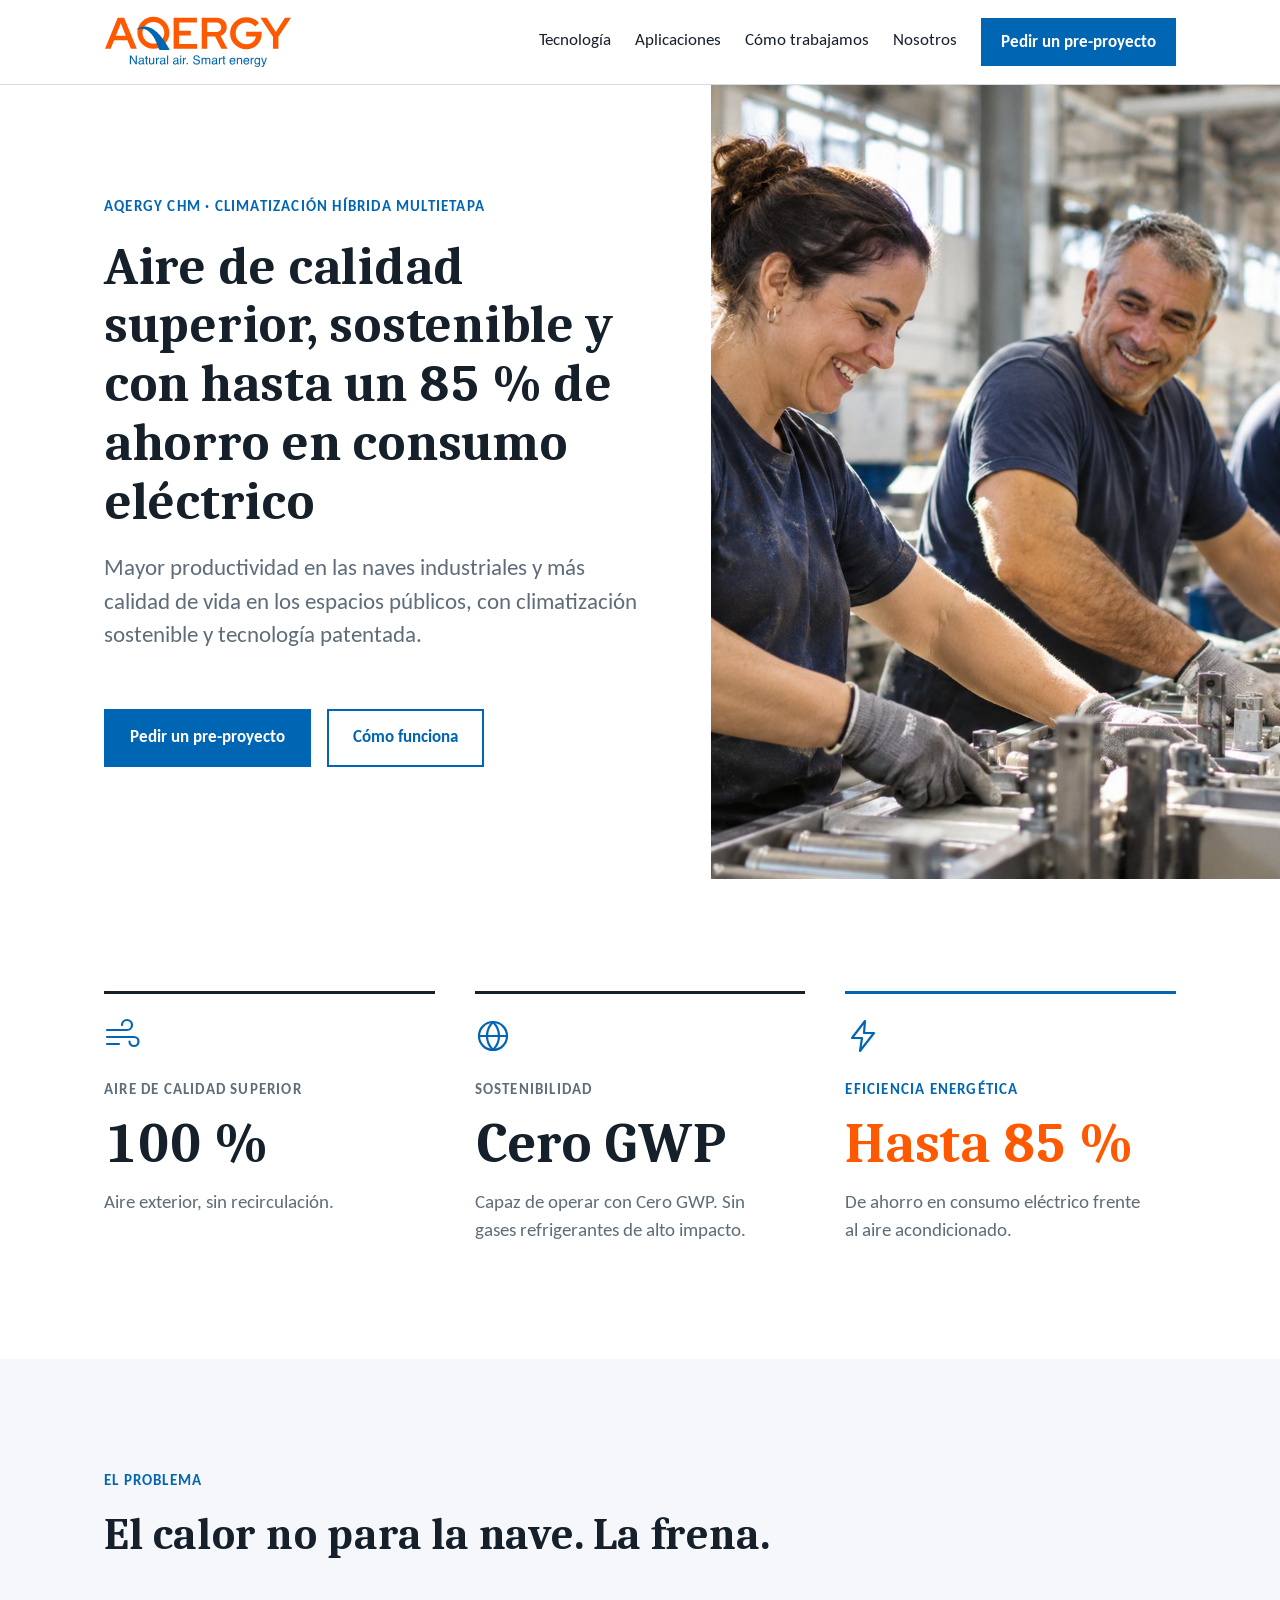
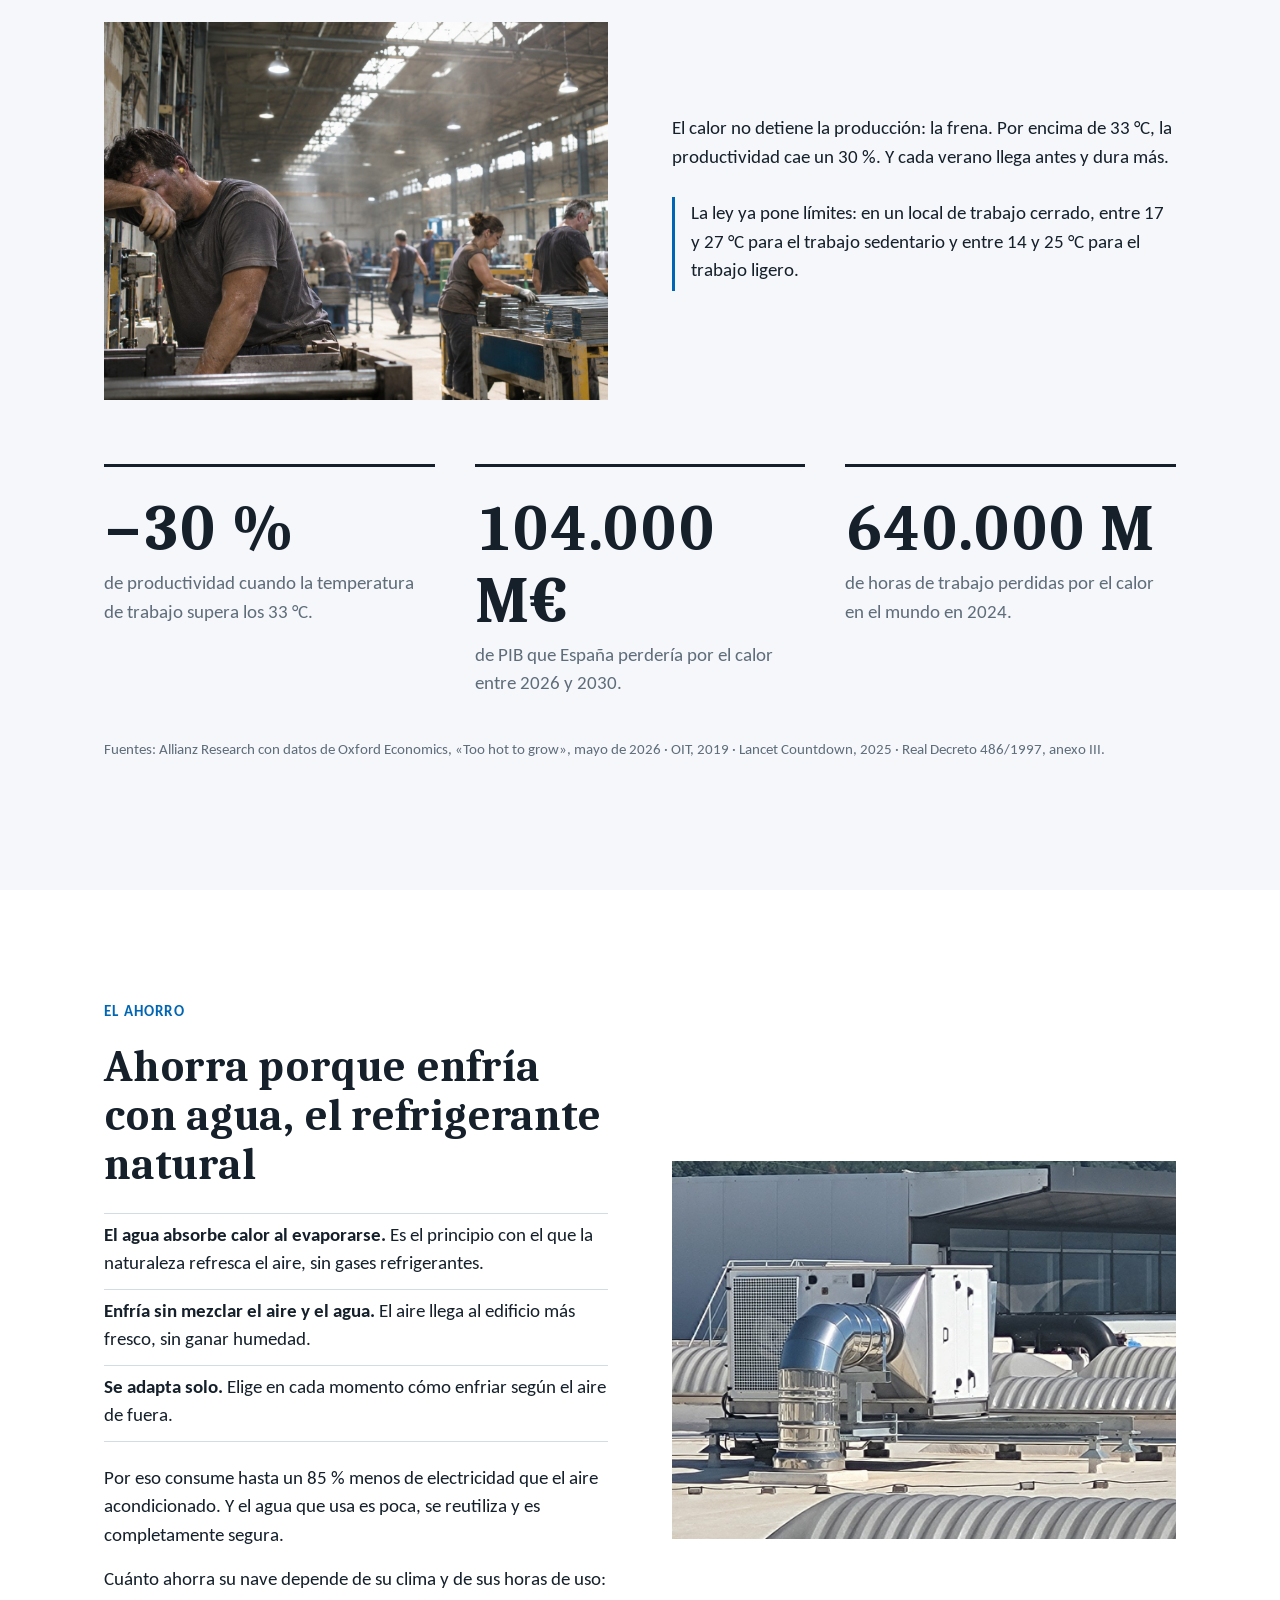
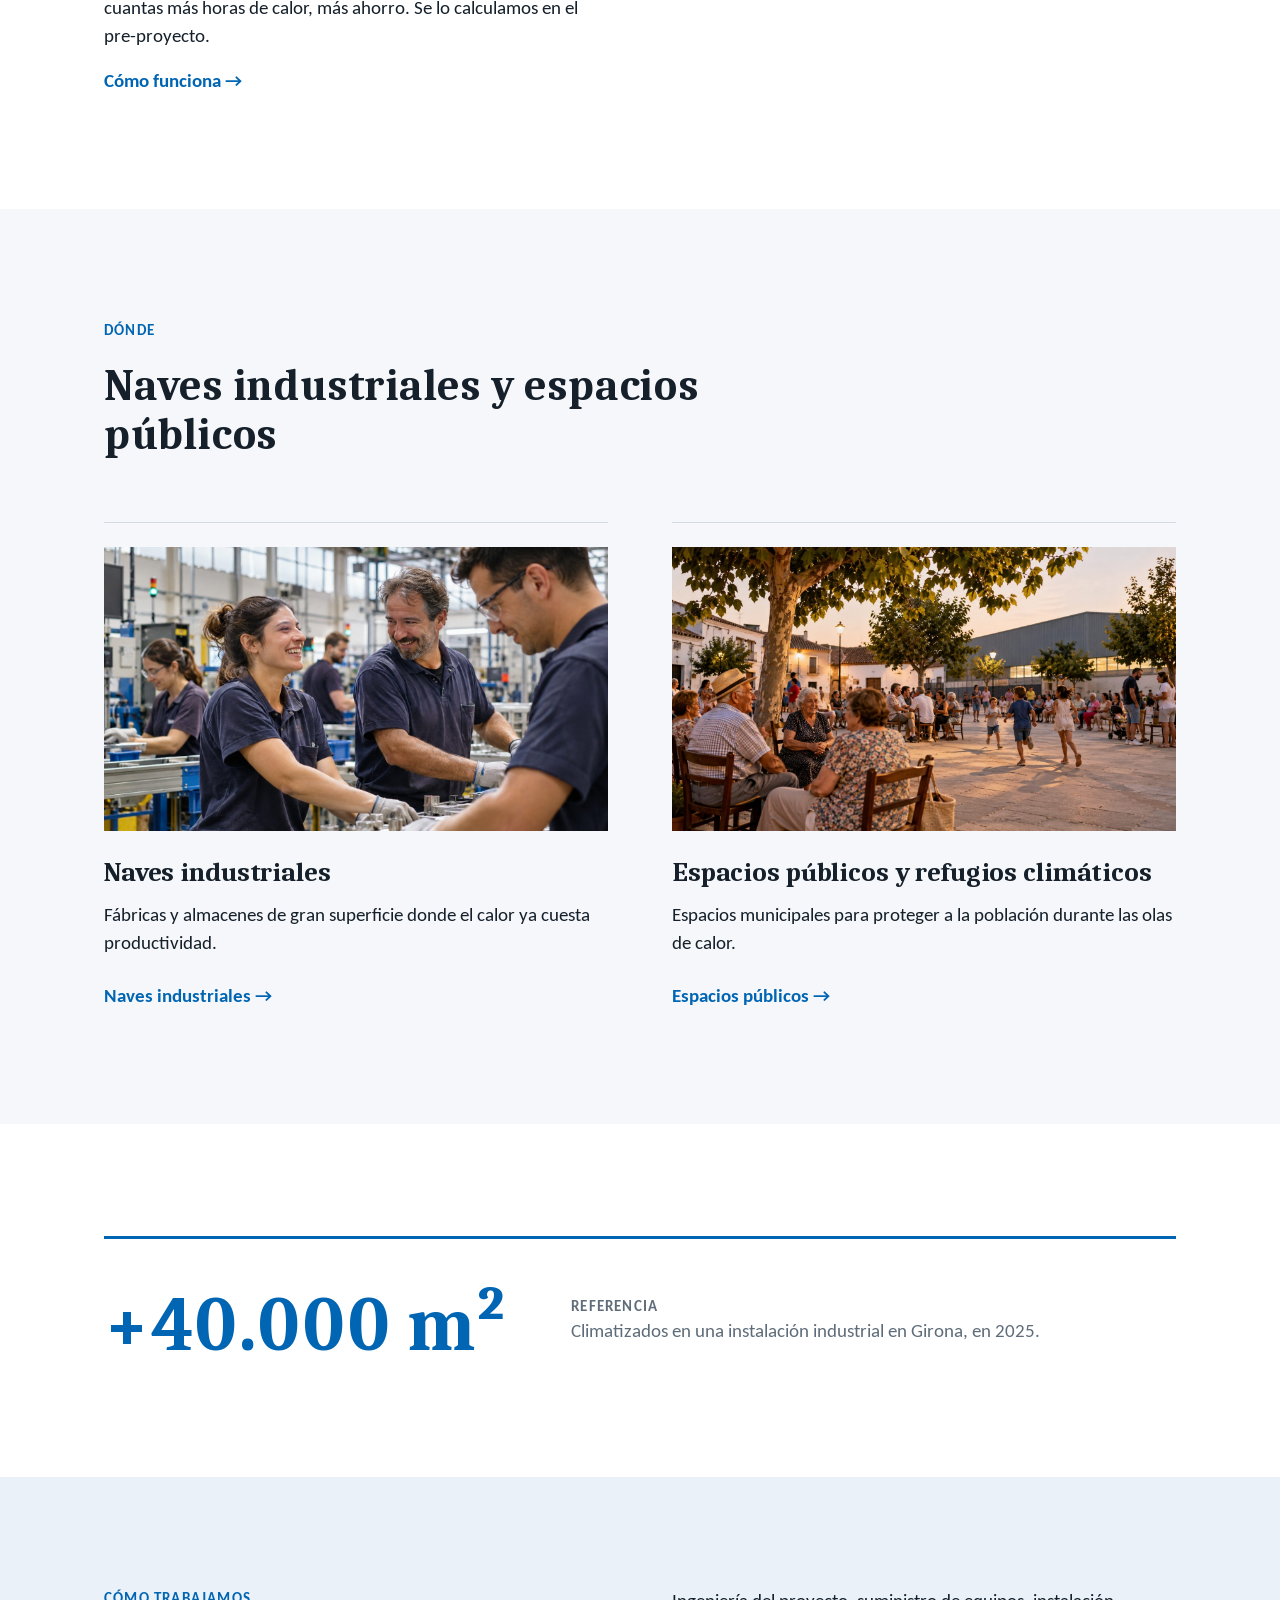
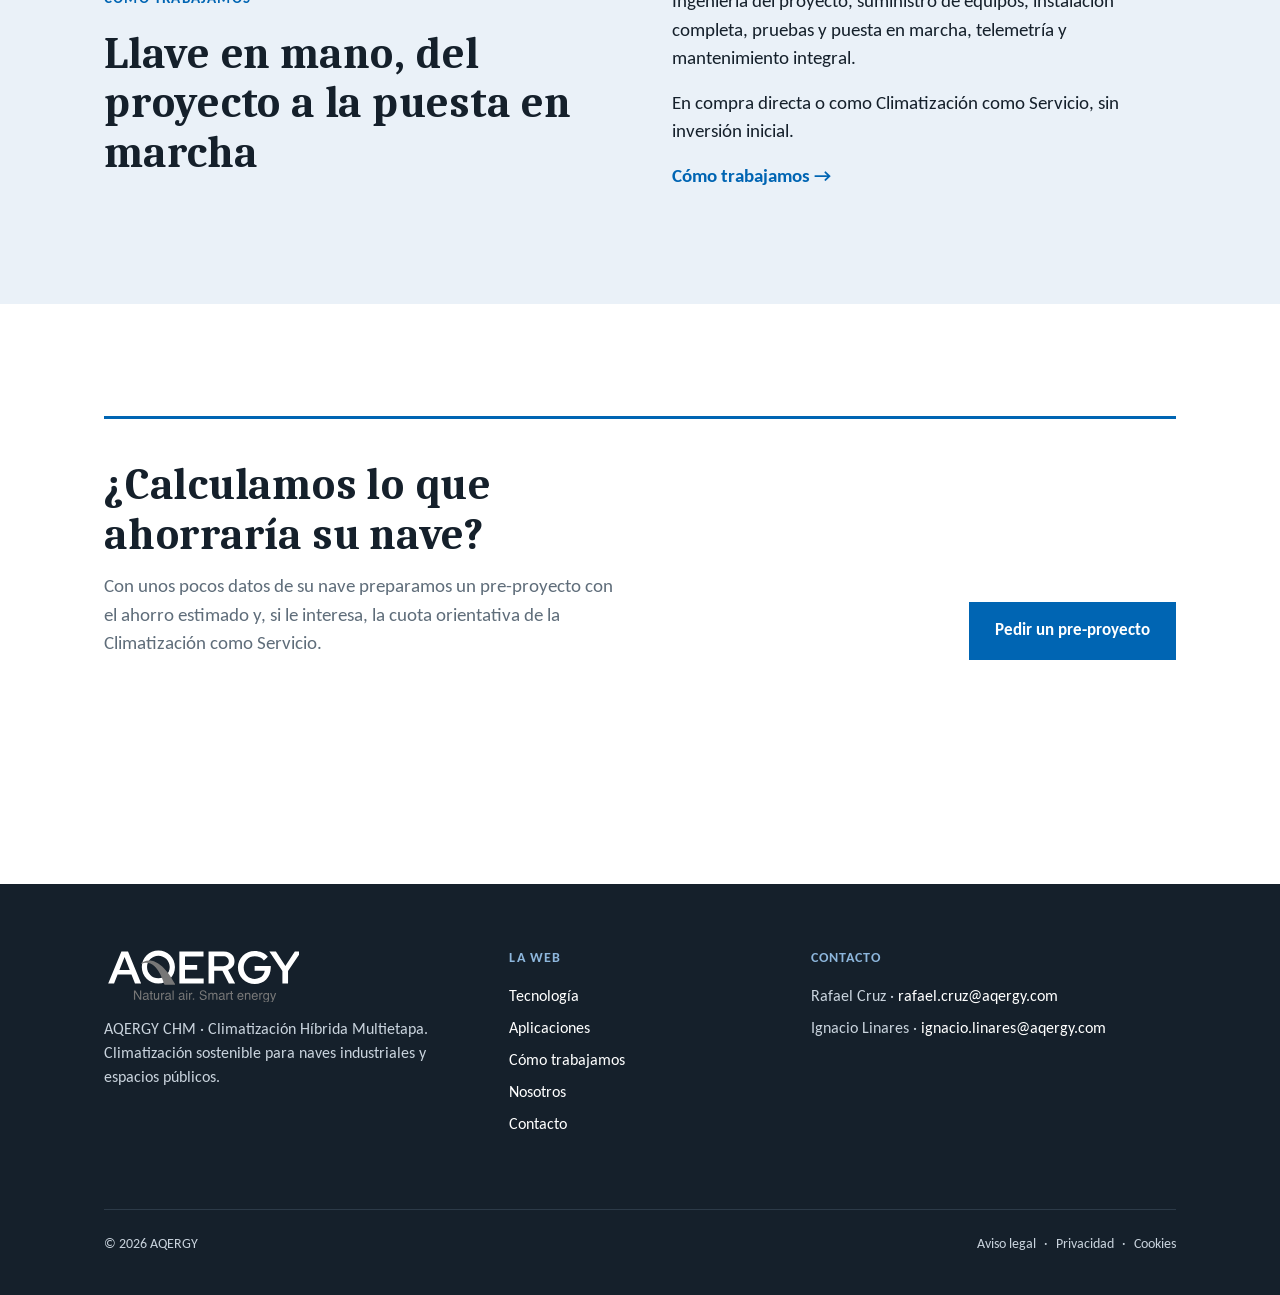
==== index.html @ 518ebbd9 "Primera publicación de la web de AQERGY Co-Authored-By: Claude Opus 5.5 <noreply@anthropic.com>" ====
<!doctype html>
<html lang="es">
<head>
<meta charset="utf-8">
<meta name="viewport" content="width=device-width, initial-scale=1">
<title>AQERGY · Climatización sostenible para naves industriales y espacios públicos</title>
<meta name="description" content="AQERGY CHM, Climatización Híbrida Multietapa: aire de calidad superior, capaz de operar con Cero GWP y hasta un 85 % de ahorro en consumo eléctrico frente al aire acondicionado.">
<link rel="canonical" href="https://aqergy.com/">
<meta property="og:title" content="AQERGY · Climatización sostenible para naves industriales y espacios públicos">
<meta property="og:description" content="AQERGY CHM, Climatización Híbrida Multietapa: aire de calidad superior, capaz de operar con Cero GWP y hasta un 85 % de ahorro en consumo eléctrico frente al aire acondicionado.">
<meta property="og:type" content="website">
<meta property="og:url" content="https://aqergy.com/">
<meta property="og:image" content="https://aqergy.com/img/nave-cubierta-equipos.jpg">
<link rel="icon" href="/logos/favicon.svg" type="image/svg+xml">
<link rel="preload" href="/fonts/Caladea-Bold.woff2" as="font" type="font/woff2" crossorigin>
<link rel="preload" href="/fonts/Carlito-Regular.woff2" as="font" type="font/woff2" crossorigin>
<link rel="stylesheet" href="/css/aqergy.css">
</head>
<body>
<a class="salta" href="#contenido">Saltar al contenido</a>
<header class="cabecera">
  <div class="contenedor">
    <a class="marca" href="/" aria-label="AQERGY, inicio"><img src="/logos/aqergy-color.svg" alt="AQERGY · Natural air. Smart energy" width="188" height="52"></a>
    <button class="abre-menu" type="button" aria-expanded="false" aria-controls="menu">Menú</button>
    <nav class="menu" id="menu" aria-label="Principal">
      <a href="/tecnologia/">Tecnología</a>
      <a href="/aplicaciones/">Aplicaciones</a>
      <a href="/como-trabajamos/">Cómo trabajamos</a>
      <a href="/nosotros/">Nosotros</a>
      <a class="boton" href="/contacto/">Pedir un pre-proyecto</a>
    </nav>
  </div>
</header>
<main id="contenido">
<section class="portada">
  <div class="texto-portada">
    <p class="antetitulo">AQERGY CHM · Climatización Híbrida Multietapa</p>
    <h1>Aire de calidad superior, sostenible y con hasta un 85&nbsp;% de ahorro en consumo eléctrico</h1>
    <p class="entradilla">Mayor productividad en las naves industriales y más calidad de vida en los espacios públicos, con climatización sostenible y tecnología patentada.</p>
    <div class="acciones">
      <a class="boton" href="/contacto/">Pedir un pre-proyecto</a>
      <a class="boton secundario" href="/tecnologia/">Cómo funciona</a>
    </div>
  </div>
  <div class="foto" style="background-image:url('/img/ilus-linea-a-gusto.jpg')" role="img" aria-label="Operarios trabajando a gusto en una línea de montaje"></div>
</section>

<section class="seccion">
  <div class="contenedor">
    <div class="beneficios">
  <div class="beneficio">
    <svg class="icono" viewBox="0 0 36 36" fill="none" stroke="currentColor" stroke-width="2.2" stroke-linecap="round" aria-hidden="true"><path d="M3 12h20a5 5 0 1 0-5-5"/><path d="M3 19h27a4.5 4.5 0 1 1-4.5 4.5"/><path d="M3 26h12"/></svg>
    <p class="antetitulo">Aire de calidad superior</p>
    <p class="cifra">100 %</p>
    <p>Aire exterior, sin recirculación.</p>
  </div>
  <div class="beneficio">
    <svg class="icono" viewBox="0 0 36 36" fill="none" stroke="currentColor" stroke-width="2.2" stroke-linecap="round" stroke-linejoin="round" aria-hidden="true"><circle cx="18" cy="18" r="14"/><path d="M4 18h28"/><path d="M18 4c4 4 6 9 6 14s-2 10-6 14c-4-4-6-9-6-14s2-10 6-14z"/></svg>
    <p class="antetitulo">Sostenibilidad</p>
    <p class="cifra">Cero GWP</p>
    <p>Capaz de operar con Cero GWP. Sin gases refrigerantes de alto impacto.</p>
  </div>
  <div class="beneficio clave">
    <svg class="icono" viewBox="0 0 36 36" fill="none" stroke="currentColor" stroke-width="2.2" stroke-linejoin="round" aria-hidden="true"><path d="M20 3 7 20h10l-2 13 14-18H19l1-12z"/></svg>
    <p class="antetitulo">Eficiencia energética</p>
    <p class="cifra">Hasta 85 %</p>
    <p>De ahorro en consumo eléctrico frente al aire acondicionado.</p>
  </div>
</div>
  </div>
</section>

<section class="seccion tinte">
  <div class="contenedor">
    <div class="cabeza-seccion">
      <p class="antetitulo">El problema</p>
      <h2>El calor no para la nave. La frena.</h2>
    </div>
    <div class="dos centro">
      <figure class="ilus">
        <img class="foto-marco" src="/img/ilus-calor-nave.jpg" alt="Un operario se seca el sudor en una nave industrial calurosa" width="1448" height="1086" loading="lazy">
      </figure>
      <div>
        <p>El calor no detiene la producción: la frena. Por encima de 33&nbsp;°C, la productividad cae un 30&nbsp;%. Y cada verano llega antes y dura más.</p>
        <p class="ley">La ley ya pone límites: en un local de trabajo cerrado, entre 17 y 27&nbsp;°C para el trabajo sedentario y entre 14 y 25&nbsp;°C para el trabajo ligero.</p>
      </div>
    </div>
    <div class="datos tres-datos" style="margin-top:var(--space-5)">
      <div class="dato">
        <p class="cifra">−30 %</p>
        <p>de productividad cuando la temperatura de trabajo supera los 33&nbsp;°C.</p>
      </div>
      <div class="dato">
        <p class="cifra">104.000 M€</p>
        <p>de PIB que España perdería por el calor entre 2026 y 2030.</p>
      </div>
      <div class="dato">
        <p class="cifra">640.000 M</p>
        <p>de horas de trabajo perdidas por el calor en el mundo en 2024.</p>
      </div>
    </div>
    <p class="fuente">Fuentes: Allianz Research con datos de Oxford Economics, «Too hot to grow», mayo de 2026 · OIT, 2019 · Lancet Countdown, 2025 · Real Decreto 486/1997, anexo III.</p>
  </div>
</section>

<section class="seccion">
  <div class="contenedor dos centro">
    <div>
      <p class="antetitulo">El ahorro</p>
      <h2>Ahorra porque enfría con agua, el refrigerante natural</h2>
      <ul class="lista compacta" style="margin-top:var(--space-3)">
        <li><strong>El agua absorbe calor al evaporarse.</strong> Es el principio con el que la naturaleza refresca el aire, sin gases refrigerantes.</li>
        <li><strong>Enfría sin mezclar el aire y el agua.</strong> El aire llega al edificio más fresco, sin ganar humedad.</li>
        <li><strong>Se adapta solo.</strong> Elige en cada momento cómo enfriar según el aire de fuera.</li>
      </ul>
      <p style="margin-top:var(--space-3)">Por eso consume hasta un 85&nbsp;% menos de electricidad que el aire acondicionado. Y el agua que usa es poca, se reutiliza y es completamente segura.</p>
      <p>Cuánto ahorra su nave depende de su clima y de sus horas de uso: cuantas más horas de calor, más ahorro. Se lo calculamos en el pre-proyecto.</p>
      <a class="enlace-flecha" href="/tecnologia/">Cómo funciona</a>
    </div>
    <img class="foto-marco" src="/img/equipo-cubierta.jpg" alt="Equipo de climatización con su conducto de impulsión en una cubierta industrial" width="1200" height="900" loading="lazy">
  </div>
</section>

<section class="seccion tinte">
  <div class="contenedor">
    <div class="cabeza-seccion">
      <p class="antetitulo">Dónde</p>
      <h2>Naves industriales y espacios públicos</h2>
    </div>
    <div class="dos">
      <div class="tarjeta">
        <figure class="ilus">
          <img class="foto-tarjeta" src="/img/ilus-equipo-a-gusto.jpg" alt="Un equipo de operarios trabaja a gusto en una nave" width="1448" height="1086" loading="lazy">
        </figure>
        <h3>Naves industriales</h3>
        <p>Fábricas y almacenes de gran superficie donde el calor ya cuesta productividad.</p>
        <a class="enlace-flecha" href="/aplicaciones/#naves">Naves industriales</a>
      </div>
      <div class="tarjeta">
        <figure class="ilus">
          <img class="foto-tarjeta" src="/img/ilus-plaza-verano.jpg" alt="Vecinos en una plaza en una tarde de verano" width="1600" height="900" loading="lazy">
        </figure>
        <h3>Espacios públicos y refugios climáticos</h3>
        <p>Espacios municipales para proteger a la población durante las olas de calor.</p>
        <a class="enlace-flecha" href="/aplicaciones/#espacios-publicos">Espacios públicos</a>
      </div>
    </div>
  </div>
</section>

<section class="seccion">
  <div class="contenedor">
    <div class="referencia">
      <p class="cifra">+40.000 m²</p>
      <div>
        <p class="antetitulo">Referencia</p>
        <p>Climatizados en una instalación industrial en Girona, en 2025.</p>
      </div>
    </div>
  </div>
</section>

<section class="seccion azul-claro">
  <div class="contenedor dos">
    <div>
      <p class="antetitulo">Cómo trabajamos</p>
      <h2>Llave en mano, del proyecto a la puesta en marcha</h2>
    </div>
    <div>
      <p>Ingeniería del proyecto, suministro de equipos, instalación completa, pruebas y puesta en marcha, telemetría y mantenimiento integral.</p>
      <p>En compra directa o como Climatización como Servicio, sin inversión inicial.</p>
      <a class="enlace-flecha" href="/como-trabajamos/">Cómo trabajamos</a>
    </div>
  </div>
</section>

<section class="seccion">
  <div class="contenedor">
    <div class="cierre">
      <div>
        <h2>¿Calculamos lo que ahorraría su nave?</h2>
        <p>Con unos pocos datos de su nave preparamos un pre-proyecto con el ahorro estimado y, si le interesa, la cuota orientativa de la Climatización como Servicio.</p>
      </div>
      <a class="boton" href="/contacto/">Pedir un pre-proyecto</a>
    </div>
  </div>
</section>

</main>
<footer class="pie">
  <div class="contenedor">
    <div class="rejilla-pie">
      <div>
        <img src="/logos/aqergy-blanco.svg" alt="AQERGY · Natural air. Smart energy" width="290" height="54">
        <p>AQERGY CHM · Climatización Híbrida Multietapa.<br>Climatización sostenible para naves industriales y espacios públicos.</p>
      </div>
      <div>
        <p class="titulo-pie">La web</p>
        <ul>
          <li><a href="/tecnologia/">Tecnología</a></li>
          <li><a href="/aplicaciones/">Aplicaciones</a></li>
          <li><a href="/como-trabajamos/">Cómo trabajamos</a></li>
          <li><a href="/nosotros/">Nosotros</a></li>
          <li><a href="/contacto/">Contacto</a></li>
        </ul>
      </div>
      <div>
        <p class="titulo-pie">Contacto</p>
        <ul>
          <li>Rafael Cruz · <a href="mailto:rafael.cruz@aqergy.com">rafael.cruz@aqergy.com</a></li>
          <li>Ignacio Linares · <a href="mailto:ignacio.linares@aqergy.com">ignacio.linares@aqergy.com</a></li>
        </ul>
      </div>
    </div>
    <div class="legal">
      <span>© 2026 AQERGY</span>
      <span class="enlaces-legales"><a href="/aviso-legal/">Aviso legal</a><a href="/privacidad/">Privacidad</a><a href="/cookies/">Cookies</a></span>
    </div>
  </div>
</footer>
<script src="/js/aqergy.js" defer></script>
</body>
</html>
---- css/aqergy.css ----
/* AQERGY · web aqergy.com
   Tokens del sistema de diseño AQERGY (claude.ai, 25/11/2026): maqueta editorial,
   Caladea en titulares y cifras, Carlito en el texto, azul de trabajo, un solo
   énfasis naranja por página, cajas rectas y filetes finos. */

/* Fuentes servidas desde la propia web (no desde Google): Caladea (Apache 2.0) y Carlito (SIL OFL 1.1). */
@font-face { font-family: Caladea; src: url("/fonts/Caladea-Regular.woff2") format("woff2"); font-weight: 400; font-style: normal; font-display: swap; }
@font-face { font-family: Caladea; src: url("/fonts/Caladea-Bold.woff2") format("woff2"); font-weight: 700; font-style: normal; font-display: swap; }
@font-face { font-family: Carlito; src: url("/fonts/Carlito-Regular.woff2") format("woff2"); font-weight: 400; font-style: normal; font-display: swap; }
@font-face { font-family: Carlito; src: url("/fonts/Carlito-Bold.woff2") format("woff2"); font-weight: 700; font-style: normal; font-display: swap; }

:root {
  --brand-orange: #fe5900;
  --brand-blue: #0065b3;
  --orange-text: #c24100;
  --orange-100: #ffeadf;
  --blue-300: #8db6dc;
  --blue-100: #eaf1f8;
  --surface-100: #ffffff;
  --surface-200: #f5f7fa;
  --hairline: #d3dce5;
  --ink: #15202b;
  --muted: #5f6d7a;
  --on-dark: #ffffff;

  --display: Caladea, Cambria, Georgia, serif;
  --body: Carlito, Calibri, Arial, sans-serif;

  --alto-cabecera: 84px;
  --space-1: 8px;
  --space-2: 16px;
  --space-3: 24px;
  --space-4: 40px;
  --space-5: 64px;
  --space-6: 112px;

  --ancho: 1200px;
  --gutter: clamp(16px, 5vw, 72px);
}

*, *::before, *::after { box-sizing: border-box; }
html { -webkit-text-size-adjust: 100%; scroll-behavior: smooth; }
body {
  margin: 0;
  background: var(--surface-100);
  color: var(--ink);
  font-family: var(--body);
  font-size: 19px;
  line-height: 1.5;
  -webkit-font-smoothing: antialiased;
}
img { max-width: 100%; height: auto; display: block; }
a { color: var(--brand-blue); text-underline-offset: 3px; }
a:hover { color: var(--ink); }
:focus-visible { outline: 3px solid var(--brand-blue); outline-offset: 3px; }

.contenedor { max-width: var(--ancho); margin: 0 auto; padding: 0 var(--gutter); }
.salta { position: absolute; left: -9999px; }
.salta:focus { left: var(--space-2); top: var(--space-2); background: var(--ink); color: var(--on-dark); padding: 8px 12px; z-index: 10; }

/* ---------- tipografía ---------- */
h1, h2, h3, .cifra { font-family: var(--display); font-weight: 700; line-height: 1.12; margin: 0; letter-spacing: -0.005em; }
h1 { font-size: clamp(36px, 5.2vw, 60px); }
h2 { font-size: clamp(30px, 3.8vw, 44px); }
h3 { font-size: clamp(22px, 2.2vw, 27px); line-height: 1.2; }
p { margin: 0 0 var(--space-2); }
.antetitulo {
  font-family: var(--body); font-weight: 700; font-size: 15px; letter-spacing: 0.08em;
  text-transform: uppercase; color: var(--brand-blue); margin: 0 0 var(--space-2);
}
.entradilla { font-size: clamp(20px, 1.8vw, 23px); line-height: 1.45; color: var(--muted); max-width: 46ch; }
.texto { max-width: 66ch; }
.nota { font-size: 15px; color: var(--muted); }

/* ---------- cabecera ---------- */
.cabecera { border-bottom: 1px solid var(--hairline); background: var(--surface-100); position: sticky; top: 0; z-index: 5; }
.cabecera .contenedor { display: flex; align-items: center; justify-content: space-between; height: var(--alto-cabecera); }
.marca img { height: 52px; width: auto; display: block; }
@media (max-width: 700px) { .marca img { height: 44px; } }
.menu { display: flex; gap: var(--space-3); align-items: center; }
.menu a { color: var(--ink); text-decoration: none; font-size: 17px; padding: 6px 0; border-bottom: 2px solid transparent; }
.menu a:hover { color: var(--brand-blue); }
.menu a[aria-current="page"] { color: var(--brand-blue); border-bottom-color: var(--brand-blue); }
.menu a.boton { border-bottom: 0; padding: 10px 18px; color: var(--on-dark); }
.menu a.boton:hover, .menu a.boton[aria-current="page"] { color: var(--on-dark); background: var(--ink); border-color: var(--ink); }
.abre-menu { display: none; background: none; border: 1px solid var(--hairline); padding: 8px 12px; font: 600 16px var(--body); color: var(--ink); cursor: pointer; }

@media (max-width: 900px) {
  .abre-menu { display: block; }
  .menu {
    display: none; position: absolute; top: var(--alto-cabecera); left: 0; right: 0; background: var(--surface-100);
    flex-direction: column; align-items: stretch; gap: 0; padding: var(--space-1) var(--gutter) var(--space-3);
    border-bottom: 1px solid var(--hairline);
  }
  .menu.abierto { display: flex; }
  .menu a { padding: 14px 0; border-bottom: 1px solid var(--hairline); font-size: 19px; }
  .menu a[aria-current="page"] { border-bottom-color: var(--hairline); }
  .menu a.boton { margin-top: var(--space-2); text-align: center; }
}

/* ---------- botones ---------- */
.boton {
  display: inline-block; background: var(--brand-blue); color: var(--on-dark); text-decoration: none;
  font-weight: 700; font-size: 17px; padding: 14px 24px; border: 2px solid var(--brand-blue); border-radius: 0;
  cursor: pointer; font-family: var(--body);
}
.boton:hover { background: var(--ink); border-color: var(--ink); color: var(--on-dark); }
.boton.secundario { background: transparent; color: var(--brand-blue); }
.boton.secundario:hover { background: var(--blue-100); color: var(--ink); border-color: var(--brand-blue); }
.enlace-flecha { font-weight: 700; text-decoration: none; }
.enlace-flecha::after { content: " →"; }

/* ---------- secciones ---------- */
.seccion { padding: var(--space-6) 0; }
.seccion.tinte { background: var(--surface-200); }
.seccion.azul-claro { background: var(--blue-100); }
.seccion:not(.tinte):not(.azul-claro) + .seccion:not(.tinte):not(.azul-claro) { padding-top: 0; }
.cabeza-pagina + .seccion:not(.tinte):not(.azul-claro) { padding-top: var(--space-5); }
.pie { margin-top: 0; }
main > .seccion:last-child:not(.tinte):not(.azul-claro) { padding-bottom: var(--space-6); }
.cabeza-seccion { max-width: 760px; margin-bottom: var(--space-5); }
.cabeza-seccion h2 + p { margin-top: var(--space-3); }

@media (max-width: 700px) {
  body { font-size: 18px; }
  .seccion { padding: var(--space-5) 0; }
  .cabeza-seccion { margin-bottom: var(--space-4); }
}

/* ---------- portada ---------- */
.portada { display: grid; grid-template-columns: 1.25fr 1fr; min-height: min(640px, calc(100vh - var(--alto-cabecera))); }
.portada .texto-portada { padding: var(--space-6) var(--space-5) var(--space-6) max(var(--gutter), calc((100vw - var(--ancho)) / 2 + var(--gutter))); display: flex; flex-direction: column; justify-content: center; }
.portada h1 { max-width: 21ch; font-size: clamp(34px, 4.1vw, 56px); }
.portada .entradilla { margin-top: var(--space-3); }
.portada .acciones { margin-top: var(--space-4); display: flex; gap: var(--space-2); flex-wrap: wrap; }
.portada .foto { background: var(--surface-200) center / cover no-repeat; min-height: 320px; }
@media (max-width: 900px) {
  .portada { grid-template-columns: 1fr; min-height: 0; }
  .portada .texto-portada { padding: var(--space-5) var(--gutter); }
  .portada .foto { min-height: 260px; order: 2; }
}

/* cabecera de página interior */
.cabeza-pagina { padding: var(--space-6) 0 var(--space-5); border-bottom: 1px solid var(--hairline); }
.cabeza-pagina h1 { max-width: 20ch; }
.cabeza-pagina .entradilla { margin-top: var(--space-3); }
@media (max-width: 700px) { .cabeza-pagina { padding: var(--space-5) 0 var(--space-4); } }

/* ---------- los tres beneficios (bloque fijo) ---------- */
.beneficios { display: grid; grid-template-columns: repeat(3, 1fr); gap: var(--space-4); }
.beneficio { border-top: 3px solid var(--ink); padding-top: var(--space-3); }
.beneficio .icono { width: 36px; height: 36px; color: var(--brand-blue); margin-bottom: var(--space-2); }
.beneficio .antetitulo { color: var(--muted); margin-bottom: var(--space-1); }
.beneficio .cifra { font-size: clamp(40px, 4.4vw, 56px); color: var(--ink); margin-bottom: var(--space-2); }
.beneficio p { color: var(--muted); margin: 0; max-width: 30ch; }
.beneficio.clave { border-top-color: var(--brand-blue); }
.beneficio.clave .antetitulo { color: var(--brand-blue); }
.beneficio.clave .cifra { color: var(--brand-orange); }
@media (max-width: 800px) { .beneficios { grid-template-columns: 1fr; gap: var(--space-4); } }

/* ---------- rejillas ---------- */
.dos { display: grid; grid-template-columns: 1fr 1fr; gap: var(--space-5); align-items: start; }
.dos.centro { align-items: center; }
.tres { display: grid; grid-template-columns: repeat(3, 1fr); gap: var(--space-4); }
.cuatro { display: grid; grid-template-columns: repeat(4, 1fr); gap: var(--space-3); }
@media (max-width: 900px) {
  .dos, .tres { grid-template-columns: 1fr; gap: var(--space-4); }
  .cuatro { grid-template-columns: 1fr 1fr; }
}
@media (max-width: 520px) { .cuatro { grid-template-columns: 1fr; } }

/* ---------- datos con fuente ---------- */
.datos { display: grid; grid-template-columns: repeat(2, 1fr); gap: var(--space-4); }
.dato { border-top: 3px solid var(--ink); padding-top: var(--space-3); }
.dato .cifra { font-size: clamp(44px, 5vw, 64px); margin-bottom: var(--space-1); color: var(--ink); }
.dato p { color: var(--muted); margin: 0; }
.fuente { margin-top: var(--space-4); font-size: 15px; color: var(--muted); }
@media (max-width: 700px) { .datos { grid-template-columns: 1fr; } }

/* ---------- tarjetas y cajas (rectas, sin sombra) ---------- */
.caja { background: var(--surface-200); padding: var(--space-4); }
.caja.azul { background: var(--blue-100); }
.caja h3 { margin-bottom: var(--space-2); }
.caja p:last-child, .caja ul:last-child { margin-bottom: 0; }
.tarjeta { border-top: 1px solid var(--hairline); padding-top: var(--space-3); }
.tarjeta h3 { margin-bottom: var(--space-2); }
.tarjeta .enlace-flecha { display: inline-block; margin-top: var(--space-1); }

.lista { list-style: none; padding: 0; margin: 0; }
.lista li { padding: 12px 0; border-bottom: 1px solid var(--hairline); }
.lista li:first-child { border-top: 1px solid var(--hairline); }
.lista.compacta li { padding: 9px 0; }

.foto-marco { width: 100%; aspect-ratio: 4 / 3; object-fit: cover; }
.foto-marco.alta { aspect-ratio: 3 / 4; }
.foto-ancha { width: 100%; aspect-ratio: 21 / 8; object-fit: cover; }
@media (max-width: 700px) { .foto-ancha { aspect-ratio: 4 / 3; } }

/* ---------- referencia ---------- */
.referencia { display: grid; grid-template-columns: auto 1fr; gap: var(--space-5); align-items: center; border-top: 3px solid var(--brand-blue); padding-top: var(--space-4); }
.referencia .cifra { font-size: clamp(48px, 6vw, 80px); color: var(--brand-blue); }
.referencia p { margin: 0; color: var(--muted); }
@media (max-width: 700px) { .referencia { grid-template-columns: 1fr; gap: var(--space-2); } }

/* ---------- esquema de funcionamiento ---------- */
.esquema { border: 1px solid var(--hairline); padding: var(--space-4); background: var(--surface-100); }
.esquema .fila { display: grid; grid-template-columns: 170px 1fr; gap: var(--space-3); align-items: center; }
.esquema .fila + .fila { margin-top: var(--space-3); }
.esquema .rotulo { font-weight: 700; font-size: 14px; letter-spacing: 0.08em; text-transform: uppercase; color: var(--muted); }
.esquema .flujo { display: flex; align-items: center; gap: 10px; flex-wrap: wrap; }
.esquema .paso { border-radius: 999px; padding: 10px 18px; font-size: 16px; background: var(--surface-200); border: 1px solid var(--hairline); }
.esquema .paso.clave { background: var(--blue-100); border-color: var(--blue-300); font-weight: 700; }
.esquema .paso.sale { background: var(--ink); color: var(--on-dark); border-color: var(--ink); }
.esquema .flecha { color: var(--muted); font-size: 20px; }
.esquema .agua { margin: var(--space-3) 0 0 calc(170px + var(--space-3)); border-left: 3px solid var(--brand-blue); padding: 6px 0 6px 14px; font-size: 16px; color: var(--brand-blue); font-weight: 700; }
.esquema .pie-esquema { margin-top: var(--space-4); padding-top: var(--space-3); border-top: 1px solid var(--hairline); font-weight: 700; }
@media (max-width: 760px) {
  .esquema { padding: var(--space-3); }
  .esquema .fila { grid-template-columns: 1fr; gap: var(--space-1); }
  .esquema .agua { margin-left: 0; }
  .esquema .flujo { flex-direction: column; align-items: flex-start; gap: 6px; }
  .esquema .flecha { transform: rotate(90deg); margin-left: 18px; line-height: 1; }
}

/* ---------- modos y pasos numerados ---------- */
.modos { counter-reset: n; list-style: none; padding: 0; margin: 0; display: grid; grid-template-columns: repeat(4, 1fr); gap: var(--space-3); }
.modos li { counter-increment: n; border-top: 3px solid var(--ink); padding-top: var(--space-2); }
.modos li::before { content: counter(n); display: block; font-family: var(--display); font-weight: 700; font-size: 40px; color: var(--brand-blue); line-height: 1; margin-bottom: var(--space-2); }
.modos strong { display: block; font-size: 19px; margin-bottom: 4px; }
.modos span { color: var(--muted); font-size: 17px; }
@media (max-width: 900px) { .modos { grid-template-columns: 1fr 1fr; } }
@media (max-width: 520px) { .modos { grid-template-columns: 1fr; } }

/* ---------- tabla ---------- */
.tabla-envoltorio { overflow-x: auto; }
table { width: 100%; border-collapse: collapse; font-size: 17px; min-width: 520px; }
th { text-align: left; color: var(--brand-blue); font-weight: 700; padding: 12px 14px 12px 0; border-bottom: 2px solid var(--ink); }
td { padding: 12px 14px 12px 0; border-bottom: 1px solid var(--hairline); font-variant-numeric: tabular-nums; }
td:first-child { font-family: var(--display); font-weight: 700; font-size: 19px; }
caption { caption-side: bottom; text-align: left; padding-top: var(--space-2); font-size: 15px; color: var(--muted); }

/* ---------- cierre (llamada a la acción) ---------- */
.cierre { border-top: 3px solid var(--brand-blue); padding-top: var(--space-4); display: grid; grid-template-columns: 1fr auto; gap: var(--space-4); align-items: end; }
.cierre h2 { max-width: 22ch; }
.cierre p { color: var(--muted); margin: var(--space-2) 0 0; max-width: 52ch; }
@media (max-width: 760px) { .cierre { grid-template-columns: 1fr; } }

/* ---------- equipo ---------- */
.persona h3 { margin-bottom: 4px; }
.persona .ambito { font-weight: 700; font-size: 15px; letter-spacing: 0.08em; text-transform: uppercase; color: var(--brand-blue); margin-bottom: var(--space-2); }
.persona .contacto-persona { margin-top: var(--space-2); font-size: 17px; }
.persona .contacto-persona a { display: block; }

/* ---------- formulario ---------- */
form { display: grid; gap: var(--space-3); }
.campos { display: grid; grid-template-columns: 1fr 1fr; gap: var(--space-3); }
@media (max-width: 600px) { .campos { grid-template-columns: 1fr; } }
label { display: block; font-weight: 700; font-size: 16px; margin-bottom: 6px; }
input[type="text"], input[type="email"], input[type="tel"], textarea {
  width: 100%; font: 18px var(--body); color: var(--ink); background: var(--surface-100);
  border: 1px solid var(--muted); border-radius: 0; padding: 12px 14px;
}
textarea { min-height: 150px; resize: vertical; }
input:focus, textarea:focus { outline: 3px solid var(--blue-300); outline-offset: 0; border-color: var(--brand-blue); }
.acepta { display: flex; gap: 10px; align-items: flex-start; font-weight: 400; font-size: 16px; }
.acepta input { margin-top: 5px; width: 18px; height: 18px; accent-color: var(--brand-blue); }
.aviso-form { font-size: 15px; color: var(--muted); }

/* ---------- pie ---------- */
.pie { background: var(--ink); color: #c9d3dd; padding: var(--space-5) 0 var(--space-4); margin-top: var(--space-6); font-size: 16px; }
.pie a { color: var(--on-dark); text-decoration: none; }
.pie a:hover { text-decoration: underline; color: var(--on-dark); }
.pie .rejilla-pie { display: grid; grid-template-columns: 1.4fr 1fr 1.4fr; gap: var(--space-4); }
.pie img { height: 54px; width: auto; margin-bottom: var(--space-2); }
.pie .titulo-pie { font-weight: 700; font-size: 14px; letter-spacing: 0.08em; text-transform: uppercase; color: var(--blue-300); margin-bottom: var(--space-2); }
.pie ul { list-style: none; margin: 0; padding: 0; }
.pie li { margin-bottom: 8px; }
.pie .legal { margin-top: var(--space-5); padding-top: var(--space-3); border-top: 1px solid #2c3a48; font-size: 14px; display: flex; justify-content: space-between; gap: var(--space-2); flex-wrap: wrap; }
@media (max-width: 800px) { .pie .rejilla-pie { grid-template-columns: 1fr; } }

/* ---------- imágenes ilustrativas ---------- */
/* Las fotos con personas son ilustraciones generadas, no instalaciones: llevan siempre la etiqueta. */
.ilus { position: relative; margin: 0; }
.ilus img { display: block; }
.etiqueta-ilus {
  position: absolute; right: 8px; bottom: 8px; z-index: 1;
  font-size: 12px; line-height: 1; letter-spacing: 0.02em;
  padding: 5px 8px; background: rgba(21, 32, 43, 0.72); color: var(--on-dark);
}
.portada .foto { position: relative; }
.foto-tarjeta { width: 100%; aspect-ratio: 16 / 9; object-fit: cover; }
.tarjeta .ilus { margin-bottom: var(--space-3); }

.datos.tres-datos { grid-template-columns: repeat(3, 1fr); }
@media (max-width: 800px) { .datos.tres-datos { grid-template-columns: 1fr; } }
.ley { border-left: 3px solid var(--brand-blue); padding: 4px 0 4px var(--space-2); margin-top: var(--space-3); }
.modos.tres-modos { grid-template-columns: repeat(3, 1fr); gap: var(--space-4); }
.modos li strong { display: block; margin-bottom: var(--space-1); }
@media (max-width: 800px) { .modos.tres-modos { grid-template-columns: 1fr; } }

/* el claim de la marca como titular, en una sola línea */
.cabeza-pagina h1.una-linea { max-width: none; white-space: nowrap; font-size: clamp(22px, 6vw, 60px); }
.tarjeta > .foto-tarjeta { display: block; margin-bottom: var(--space-3); }

/* textos legales */
.texto-legal { max-width: 760px; }
.texto-legal h2 { font-size: 26px; margin: var(--space-5) 0 var(--space-2); }
.texto-legal h2:first-child { margin-top: 0; }
.texto-legal dl { display: grid; grid-template-columns: max-content 1fr; gap: 6px var(--space-3); margin: 0 0 var(--space-3); }
.texto-legal dt { font-weight: 700; }
.texto-legal dd { margin: 0; }
@media (max-width: 600px) { .texto-legal dl { grid-template-columns: 1fr; } .texto-legal dd { margin-bottom: var(--space-1); } }
.pie .legal a { color: inherit; }
.pie .legal .enlaces-legales a + a::before { content: "·"; margin: 0 8px; }
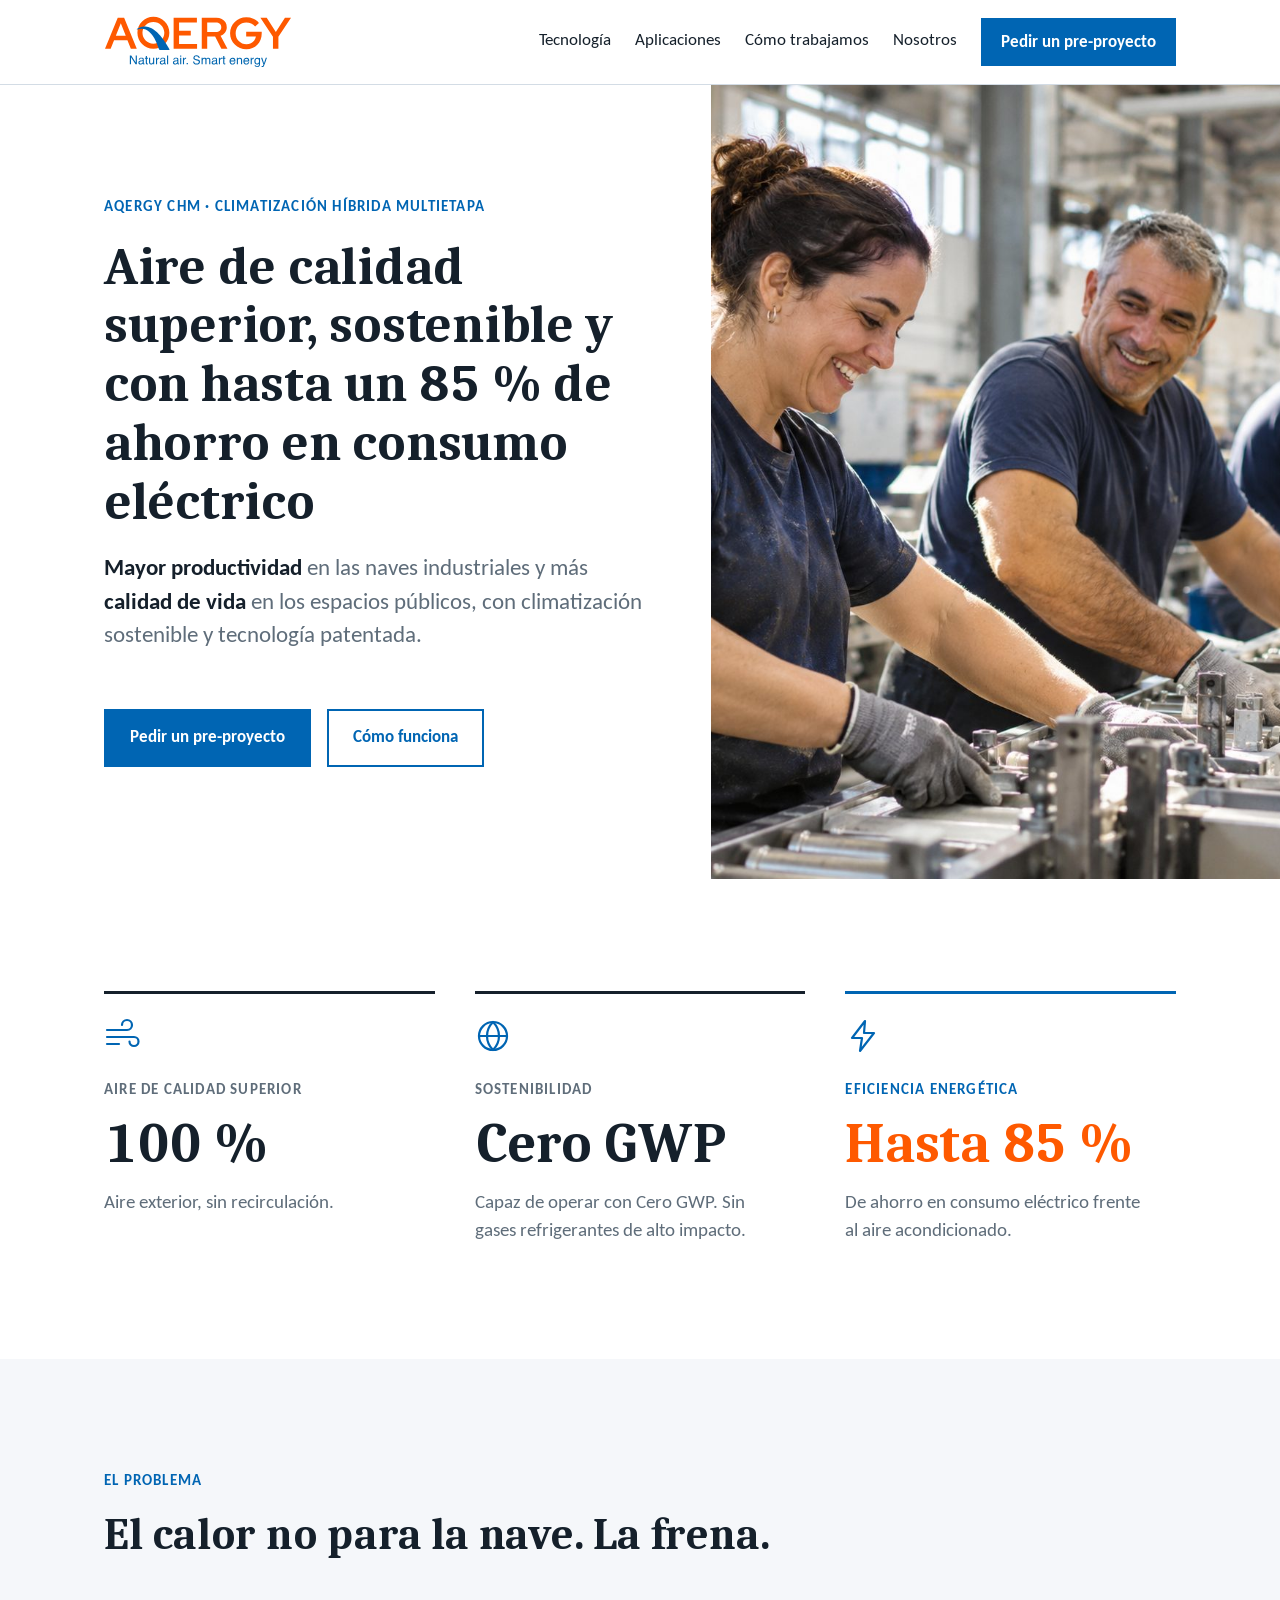
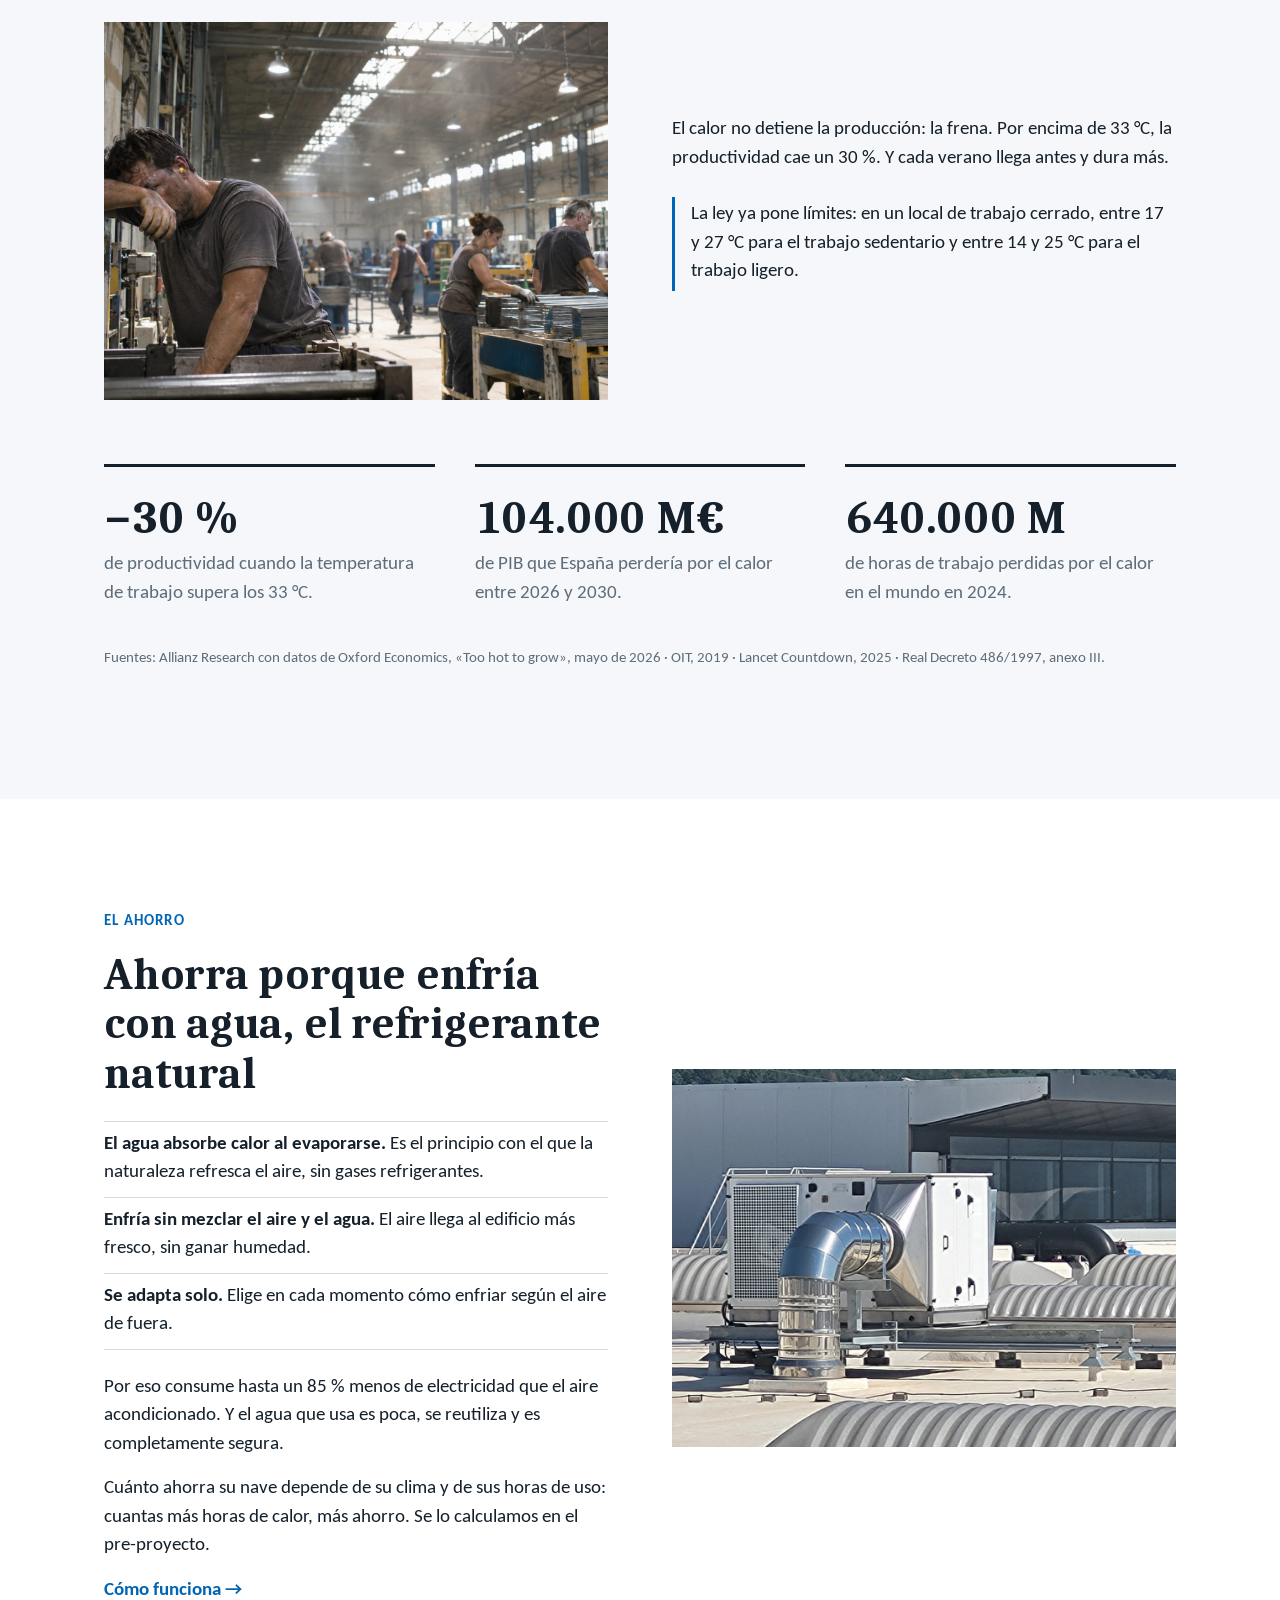
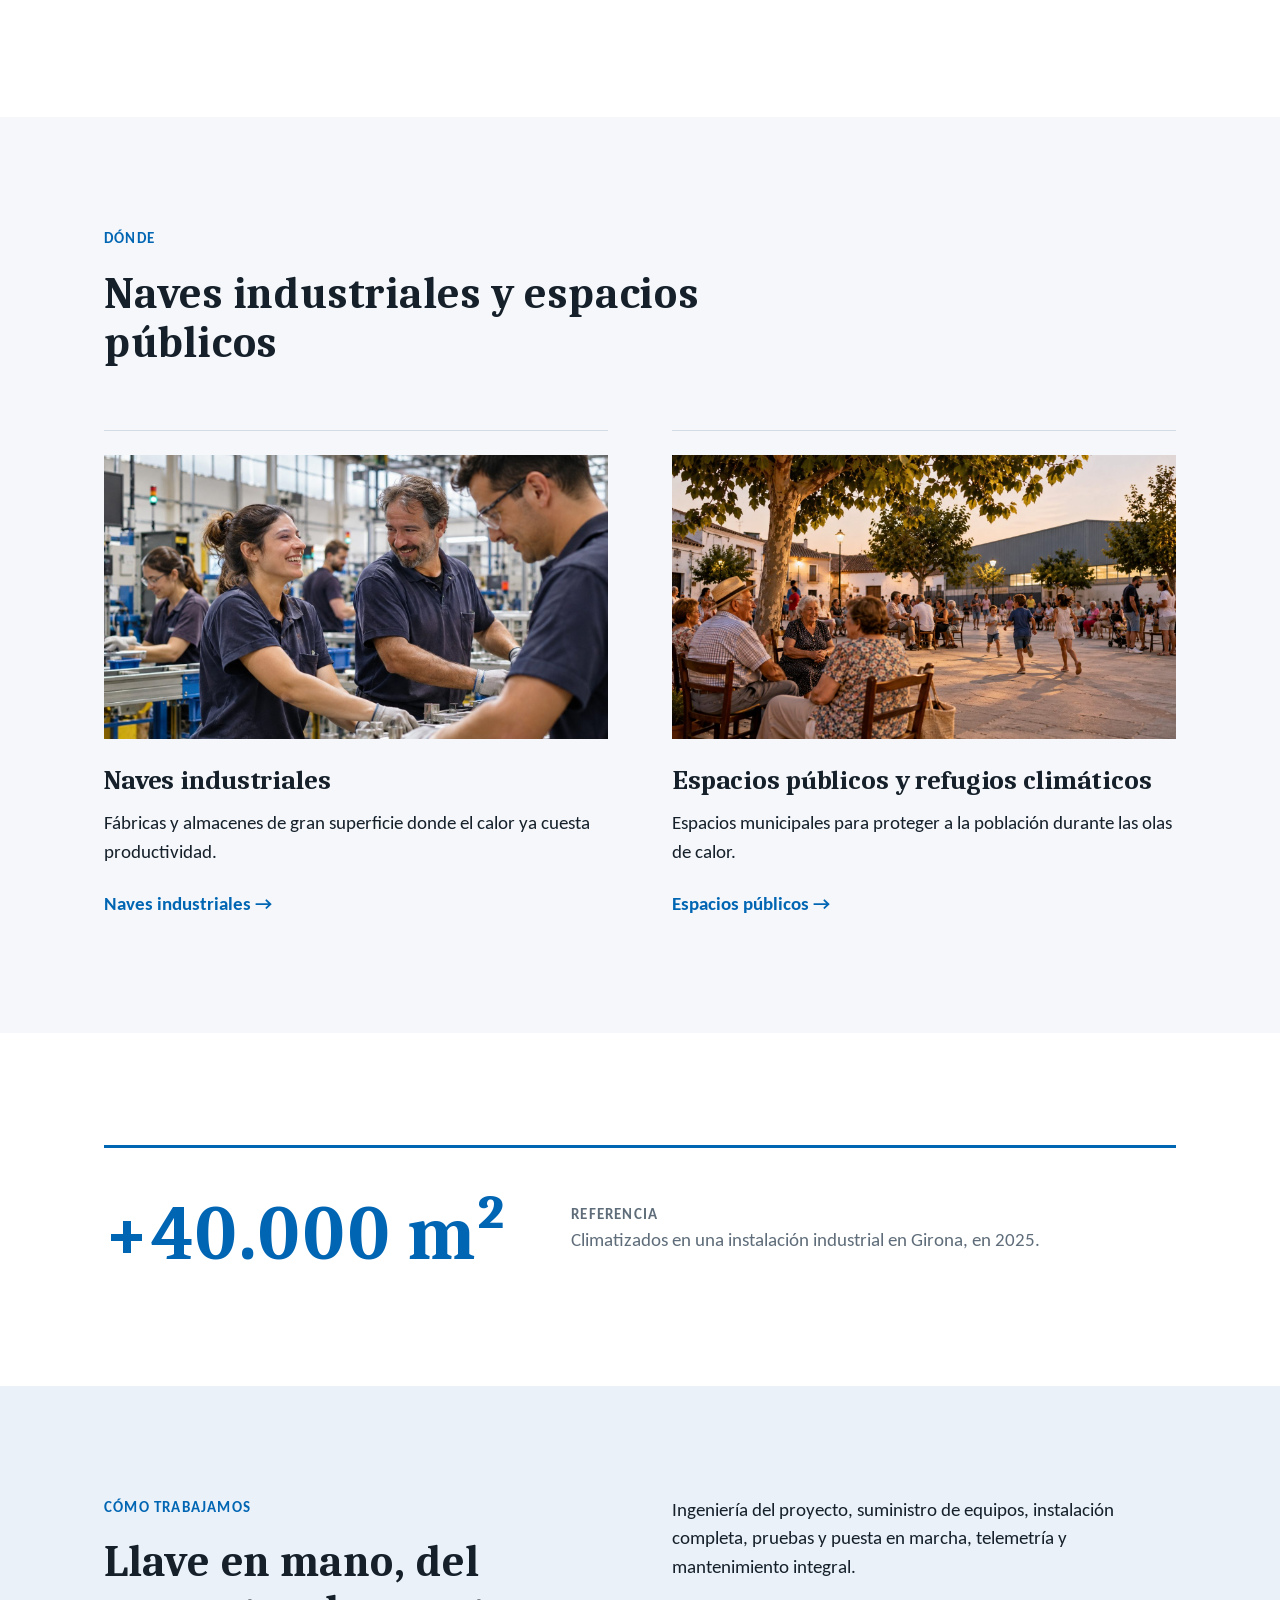
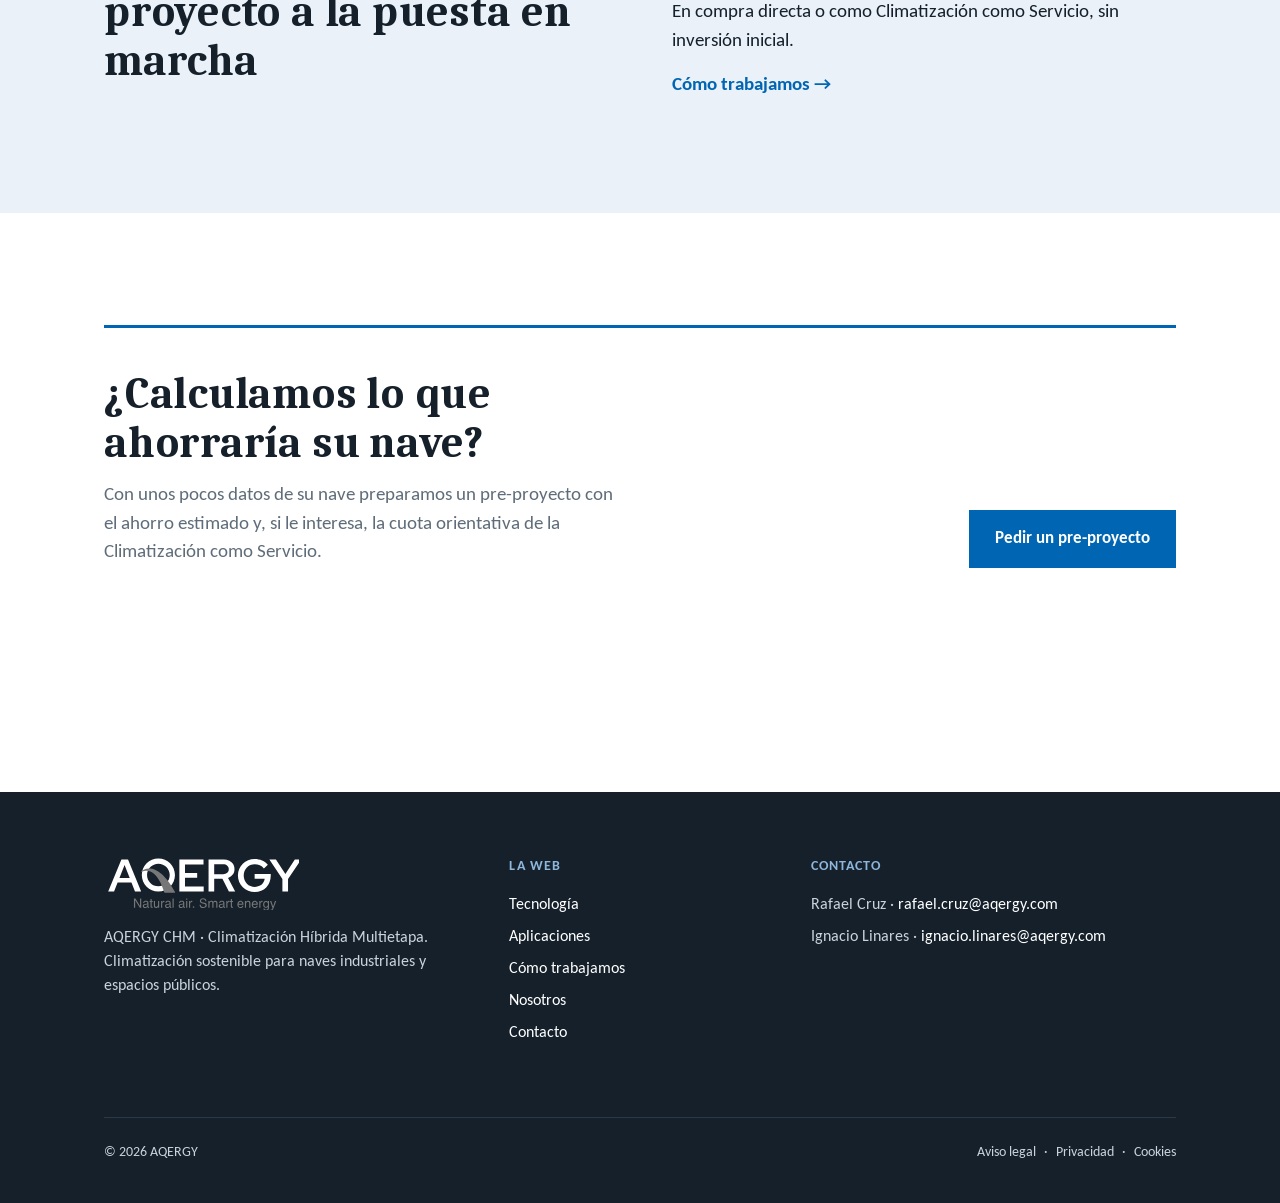
==== commit c7cabb6b: "Portada con negritas, cifras del calor en una línea, titulares de Aplicaciones y Modalidades Co-Auth" ====
--- a/index.html
+++ b/index.html
@@ -36,7 +36,7 @@
   <div class="texto-portada">
     <p class="antetitulo">AQERGY CHM · Climatización Híbrida Multietapa</p>
     <h1>Aire de calidad superior, sostenible y con hasta un 85&nbsp;% de ahorro en consumo eléctrico</h1>
-    <p class="entradilla">Mayor productividad en las naves industriales y más calidad de vida en los espacios públicos, con climatización sostenible y tecnología patentada.</p>
+    <p class="entradilla"><strong>Mayor productividad</strong> en las naves industriales y más <strong>calidad de vida</strong> en los espacios públicos, con climatización sostenible y tecnología patentada.</p>
     <div class="acciones">
       <a class="boton" href="/contacto/">Pedir un pre-proyecto</a>
       <a class="boton secundario" href="/tecnologia/">Cómo funciona</a>
--- a/css/aqergy.css
+++ b/css/aqergy.css
@@ -292,6 +292,7 @@
 .tarjeta .ilus { margin-bottom: var(--space-3); }
 
 .datos.tres-datos { grid-template-columns: repeat(3, 1fr); }
+.datos.tres-datos .cifra { font-size: clamp(34px, 3.6vw, 50px); white-space: nowrap; }
 @media (max-width: 800px) { .datos.tres-datos { grid-template-columns: 1fr; } }
 .ley { border-left: 3px solid var(--brand-blue); padding: 4px 0 4px var(--space-2); margin-top: var(--space-3); }
 .modos.tres-modos { grid-template-columns: repeat(3, 1fr); gap: var(--space-4); }
@@ -312,3 +313,4 @@
 @media (max-width: 600px) { .texto-legal dl { grid-template-columns: 1fr; } .texto-legal dd { margin-bottom: var(--space-1); } }
 .pie .legal a { color: inherit; }
 .pie .legal .enlaces-legales a + a::before { content: "·"; margin: 0 8px; }
+.entradilla strong { color: var(--ink); font-weight: 700; }
